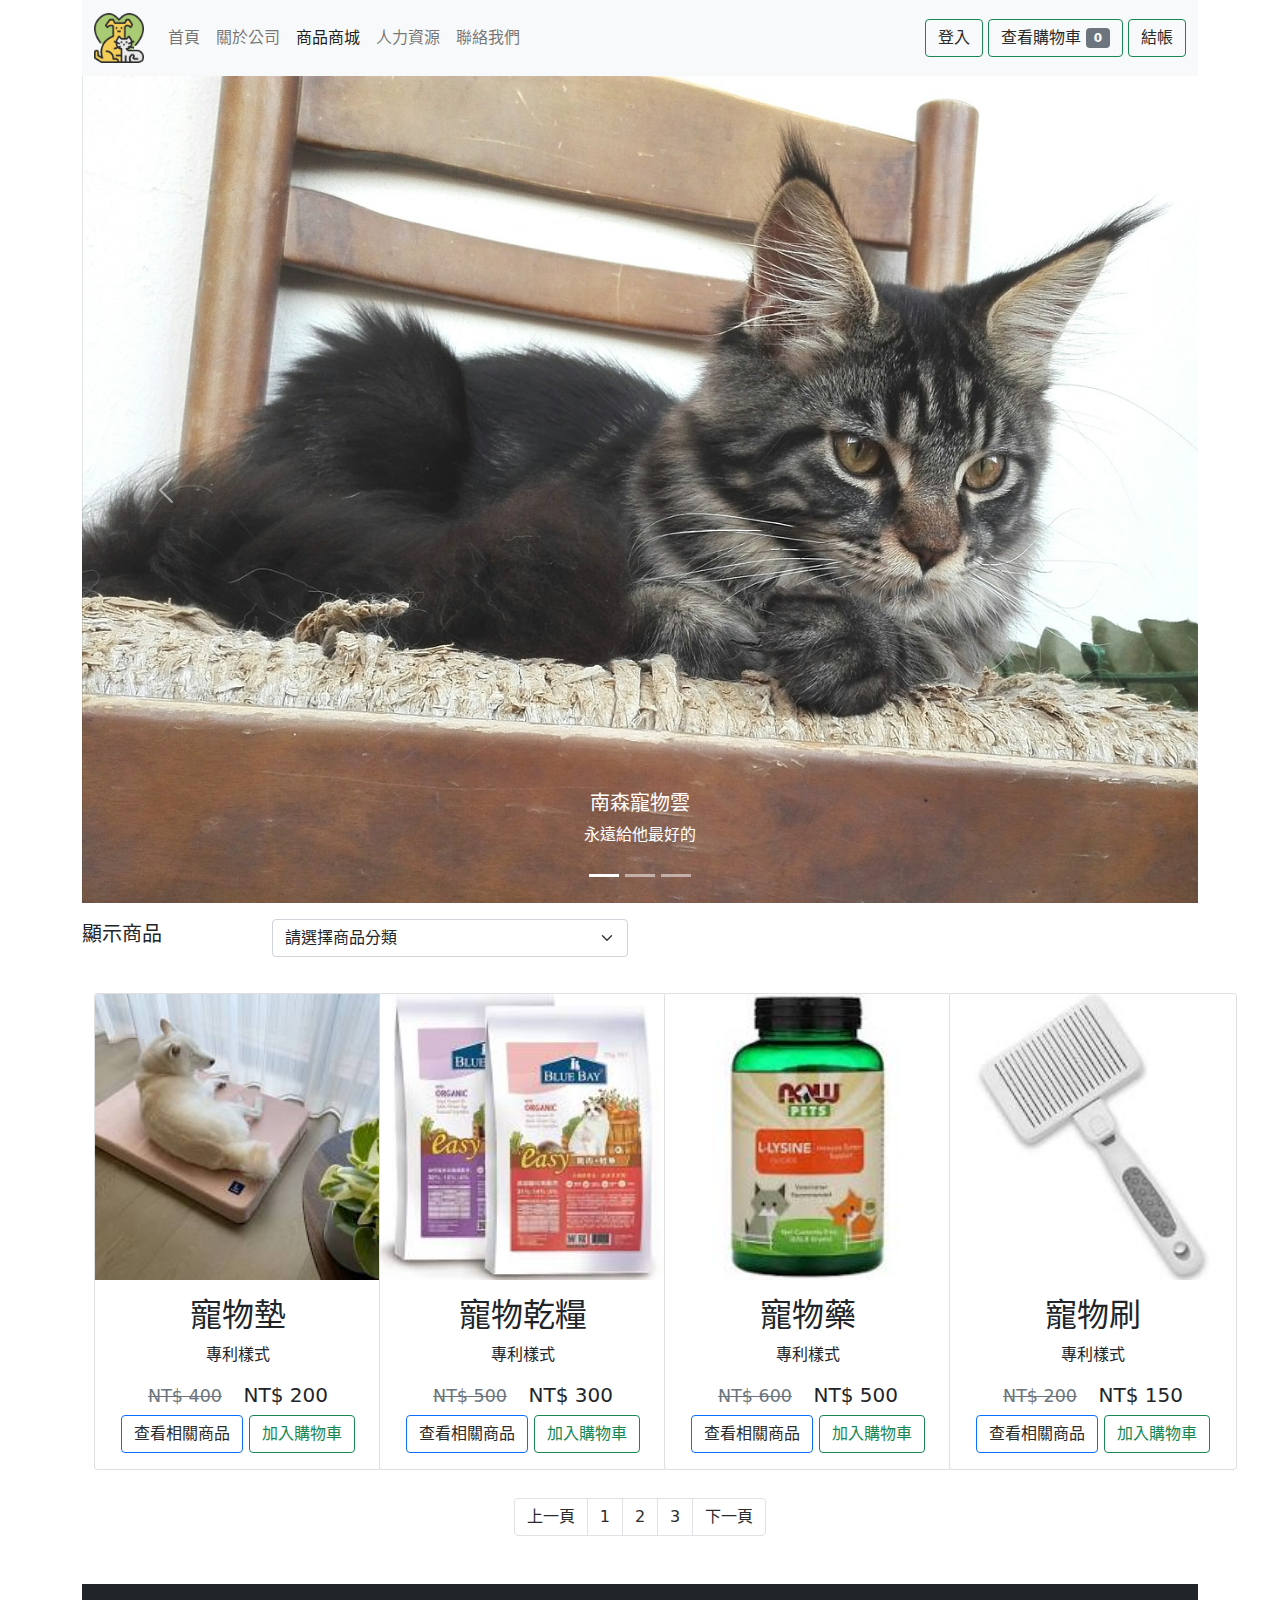
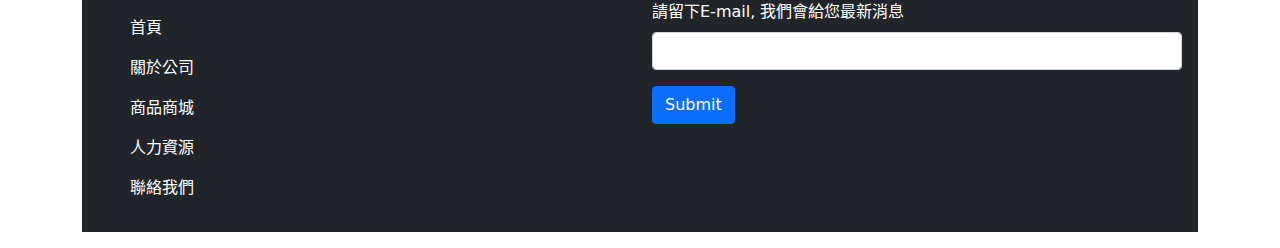
==== product.html @ 237cf823 "update4" ====
<!DOCTYPE html>
<html>
	<html lang="zh-TW">
<head>
	<meta charset="utf-8">
	<link rel="stylesheet" type="text/css" href="cart.css">
	<meta name="viewpoint" content="width=device-width,initial-scale=1">
	<link rel="stylesheet" type="text/css" href="bootstrap/css/bootstrap.min.css">
	<link rel="stylesheet" type="text/css" href="ex0528.css">
	<script type="text/javascript" src="bootstrap/js/bootstrap.min.js"></script>
	<script type="text/javascript" src="js/jquery-3.6.0.min.js"></script>
	<script type="text/javascript" src="product.js"></script>
	<!--<script type="text/javascript" src="cart.js"></script>-->
	<title>商品商城</title>
</head>
<body>
	<div class="container">
		<nav class="navbar navbar-expand-lg navbar-light bg-light">
		  <div class="container-fluid">
		    <a class="navbar-brand" href="ex0528.html"><img src="imgs/pet.png" style="width: 50px"></a>
		    <button class="navbar-toggler" type="button" data-bs-toggle="collapse" data-bs-target="#navbarNav" aria-controls="navbarNav" aria-expanded="false" aria-label="Toggle navigation">
		      <span class="navbar-toggler-icon"></span>
		    </button>
		    <div class="collapse navbar-collapse" id="navbarNav">
		      <ul class="navbar-nav">
		        <li class="nav-item">
		          <a class="nav-link" aria-current="page" href="ex0528.html">首頁</a>
		        </li>
		        <li class="nav-item">
		          <a class="nav-link" href="about.html">關於公司</a>
		        </li>
		        <li class="nav-item">
		          <a class="nav-link active" href="#">商品商城</a>
		        </li>
		        <li class="nav-item">
		          <a class="nav-link" href="humansource.html">人力資源</a>
		        </li>
		        <li class="nav-item">
		          <a class="nav-link" href="contact.html">聯絡我們</a>
		        </li>
		      </ul>
		      <div class="ms-auto">
		      	<a href="#" class="btn btn-outline-success">登入</a>
		      	<a href="cart.html" class="btn btn-outline-success">查看購物車&nbsp;<span class="badge bg-secondary mycnt">0</span></a>
		      	<a href="#" class="btn btn-outline-success">結帳</a>
		      </div>
		    </div>
		  </div>
		</nav>
	</div>

	<section class="container">
			<div id="carouselExampleCaptions" class="carousel slide" data-bs-ride="carousel">
			  <div class="carousel-indicators">
			    <button type="button" data-bs-target="#carouselExampleCaptions" data-bs-slide-to="0" class="active" aria-current="true" aria-label="Slide 1"></button>
			    <button type="button" data-bs-target="#carouselExampleCaptions" data-bs-slide-to="1" aria-label="Slide 2"></button>
			    <button type="button" data-bs-target="#carouselExampleCaptions" data-bs-slide-to="2" aria-label="Slide 3"></button>
			  </div>
			  <div class="carousel-inner">
			    <div class="carousel-item active">
			      <img src="imgs/cat1.jpg" class="d-block w-100" alt="...">
			      <div class="carousel-caption d-none d-md-block">
			        <h5>南森寵物雲</h5>
			        <p>永遠給他最好的</p>
			      </div>
			    </div>
			    <div class="carousel-item">
			      <img src="imgs/cat2.jpg" class="d-block w-100" alt="...">
			      <div class="carousel-caption d-none d-md-block">
			        <h5>溫魯</h5>
			        <p>狗是唯一愛你甚過你自己的生物</p>
			      </div>
			    </div>
			    <div class="carousel-item">
			      <img src="imgs/cat3.jpg" class="d-block w-100" alt="...">
			      <div class="carousel-caption d-none d-md-block">
			        <h5>吉姆・大衛</h5>
			        <p>《受到世俗教化的影響，所有人類都循著同樣的模式生活。只有貓兒不受拘束，有勇氣過自己想要的生活。》 </p>
			      </div>
			    </div>
			  </div>
			  <button class="carousel-control-prev" type="button" data-bs-target="#carouselExampleCaptions" data-bs-slide="prev">
			    <span class="carousel-control-prev-icon" aria-hidden="true"></span>
			    <span class="visually-hidden">Previous</span>
			  </button>
			  <button class="carousel-control-next" type="button" data-bs-target="#carouselExampleCaptions" data-bs-slide="next">
			    <span class="carousel-control-next-icon" aria-hidden="true"></span>
			    <span class="visually-hidden">Next</span>
			  </button>
			</div>	
	</section>

	<section class="container mt-3">
		<div class="row">
			<div class="col-md-2">
				<p style="font-size: 20px">顯示商品</p>
			</div>
			<div class="col-md-4">
				<select class="form-select" aria-label="Default select example">
				  <option selected>請選擇商品分類</option>
				  <option value="1">上架時間(新到舊)</option>
				  <option value="2">價格(高到低)</option>
				  <option value="3">依熱銷度</option>
				</select>
			</div>
		</div>
		<div class="row mt-3">
			<div class="col-md-3">
				<div class="card" style="width: 18rem;">
				  <img src="imgs/service1.jpg" class="card-img-top" alt="...">
				  <div class="card-body">
				  	<h2 class="card-title">寵物墊</h2>
				    <p class="card-text">專利樣式</p>
				    <h5>
				    	<small class="text-secondary me-3">
				    		<del>NT$&nbsp;400</del>
				    	</small>
				    NT$&nbsp;200</h5>
				    <a href="#" class="btn btn-outline-primary" >查看相關商品</a>
				    <button href="#" class="btn btn-outline-success mybtn" data-img="imgs/service1.jpg" data-title="寵物墊" data-price="200">加入購物車</button>
				  </div>
				</div>
			</div>
			<div class="col-md-3">
				<div class="card" style="width: 18rem;">
				  <img src="imgs/service2.jpg" class="card-img-top" alt="...">
				  <div class="card-body">
				  	<h2 class="card-title">寵物乾糧</h2>
				    <p class="card-text">專利樣式</p>
				    <h5>
				    	<small class="text-secondary me-3">
				    		<del>NT$&nbsp;500</del>
				    	</small>
				    NT$&nbsp;300</h5>
				    <a href="#" class="btn btn-outline-primary" >查看相關商品</a>
				    <button href="#" class="btn btn-outline-success mybtn" data-img="imgs/service2.jpg" data-title="寵物乾糧" data-price="300">加入購物車</button>
				  </div>
				</div>
			</div>
			<div class="col-md-3">
				<div class="card" style="width: 18rem;">
				  <img src="imgs/service3.jpg" class="card-img-top" alt="...">
				  <div class="card-body">
				  	<h2 class="card-title">寵物藥</h2>
				    <p class="card-text">專利樣式</p>
				    <h5>
				    	<small class="text-secondary me-3">
				    		<del>NT$&nbsp;600</del>
				    	</small>
				    NT$&nbsp;500</h5>
				    <a href="#" class="btn btn-outline-primary" >查看相關商品</a>
				    <button href="#" class="btn btn-outline-success mybtn" data-img="imgs/service3.jpg" data-title="寵物藥" data-price="500">加入購物車</button>
				  </div>
				</div>
			</div>
			<div class="col-md-3">
				<div class="card" style="width: 18rem;">
				  <img src="imgs/service4.jpg" class="card-img-top" alt="...">
				  <div class="card-body">
				  	<h2 class="card-title">寵物刷</h2>
				    <p class="card-text">專利樣式</p>
				    <h5>
				    	<small class="text-secondary me-3">
				    		<del>NT$&nbsp;200</del>
				    	</small>
				    NT$&nbsp;150</h5>
				    <a href="#" class="btn btn-outline-primary" >查看相關商品</a>
				    <button href="#" class="btn btn-outline-success mybtn" data-img="imgs/service4.jpg" data-title="寵物刷" data-price="150">加入購物車</button>
				  </div>
				</div>
			</div>
		</div>
	</section>
	<section class="container mt-3">
		<nav aria-label="Page navigation example">
	 	 <ul class="pagination d-flex justify-content-center">
		    <li class="page-item"><a class="page-link" href="#">上一頁</a></li>
		    <li class="page-item"><a class="page-link" href="#">1</a></li>
		    <li class="page-item"><a class="page-link" href="#">2</a></li>
		    <li class="page-item"><a class="page-link" href="#">3</a></li>
		    <li class="page-item"><a class="page-link" href="#">下一頁</a></li>
	 	 </ul>
		</nav>	
	</section>
<footer class="container">
	<div class="bg-dark mt-5 p-3 mb-3">
	<div class="row">
		<div class="col-md-6">
			<ul class="footer-menu">
				<li><a href="ex0528.html">首頁</a></li>
				<li><a href="about.tml">關於公司</a></li>
				<li><a href="product.html">商品商城</a></li>
				<li><a href="humansource.html">人力資源</a></li>
				<li><a href="contact.html">聯絡我們</a></li>
			</ul>
		</div>
		<div class="col-md-6">
		<form>
			 <div class="mb-3">
			    <label for="exampleInputEmail1" class="form-label">請留下E-mail, 我們會給您最新消息</label>
			    <input type="email" class="form-control" id="exampleInputEmail1" aria-describedby="emailHelp">
			  </div>
			  <button type="submit" class="btn btn-primary">Submit</button>
		</form>
		</div>	
	</div>
	</div>
</footer>
</body>
</html>
---- ex0528.css ----
*{
	box-sizing: border-box;
}


a,a:active,a:hover, a:link ,a:visited {
	text-decoration: none;
	color: #2b2b2b;
}


.card{
	width: 12px;
	margin:12px;
	text-align: center;
}
.card > a {
	transform: scale(1);
	transition: transform 0.4s ease-out;
}
.card > a:hover {
	transform: scale(1.02);
	box-shadow: 4px 4px 10px #999;
}

.footer-menu li{
	margin-top: 16px; 
}

.footer-menu a{
	display: block;
	list-style: none;
	margin: 0;
	padding: 0;
	color: #fff;
}

.form-label{
	color: #fff;
}


th, td{
	min-width: 200px;
}
.myDIV{
	padding: 30px;
}
#myUL li{
	position: relative;
	font-size: 18px;
	list-style: none;
	background-color: #eee;
	user-select: none;
	padding: 12px 8px 12px 40px;
}
#myUL li:nth-child(odd){
	background-color: #f9f9f9
}

#myUL li:hover{
	background-color: #d9d9d9
}
#myUL li.checked{
  background: #888;
  color: #fff;
  text-decoration: line-through;
}
#myUL li.checked::before{
  content: '';
  position: absolute;
  border-color: #fff;
  border-style: solid;
  border-width: 0 2px 2px 0;
  top: 15px;
  left: 15px;
  transform: rotate(45deg);
  height: 15px;
  width: 7px;
}
/* Style the close button */
.close {
  position: absolute;
  right: 0;
  top: 0;
  padding: 12px 16px 12px 16px;
}

.close:hover {
  background-color: #f44336;
  color: white;
}
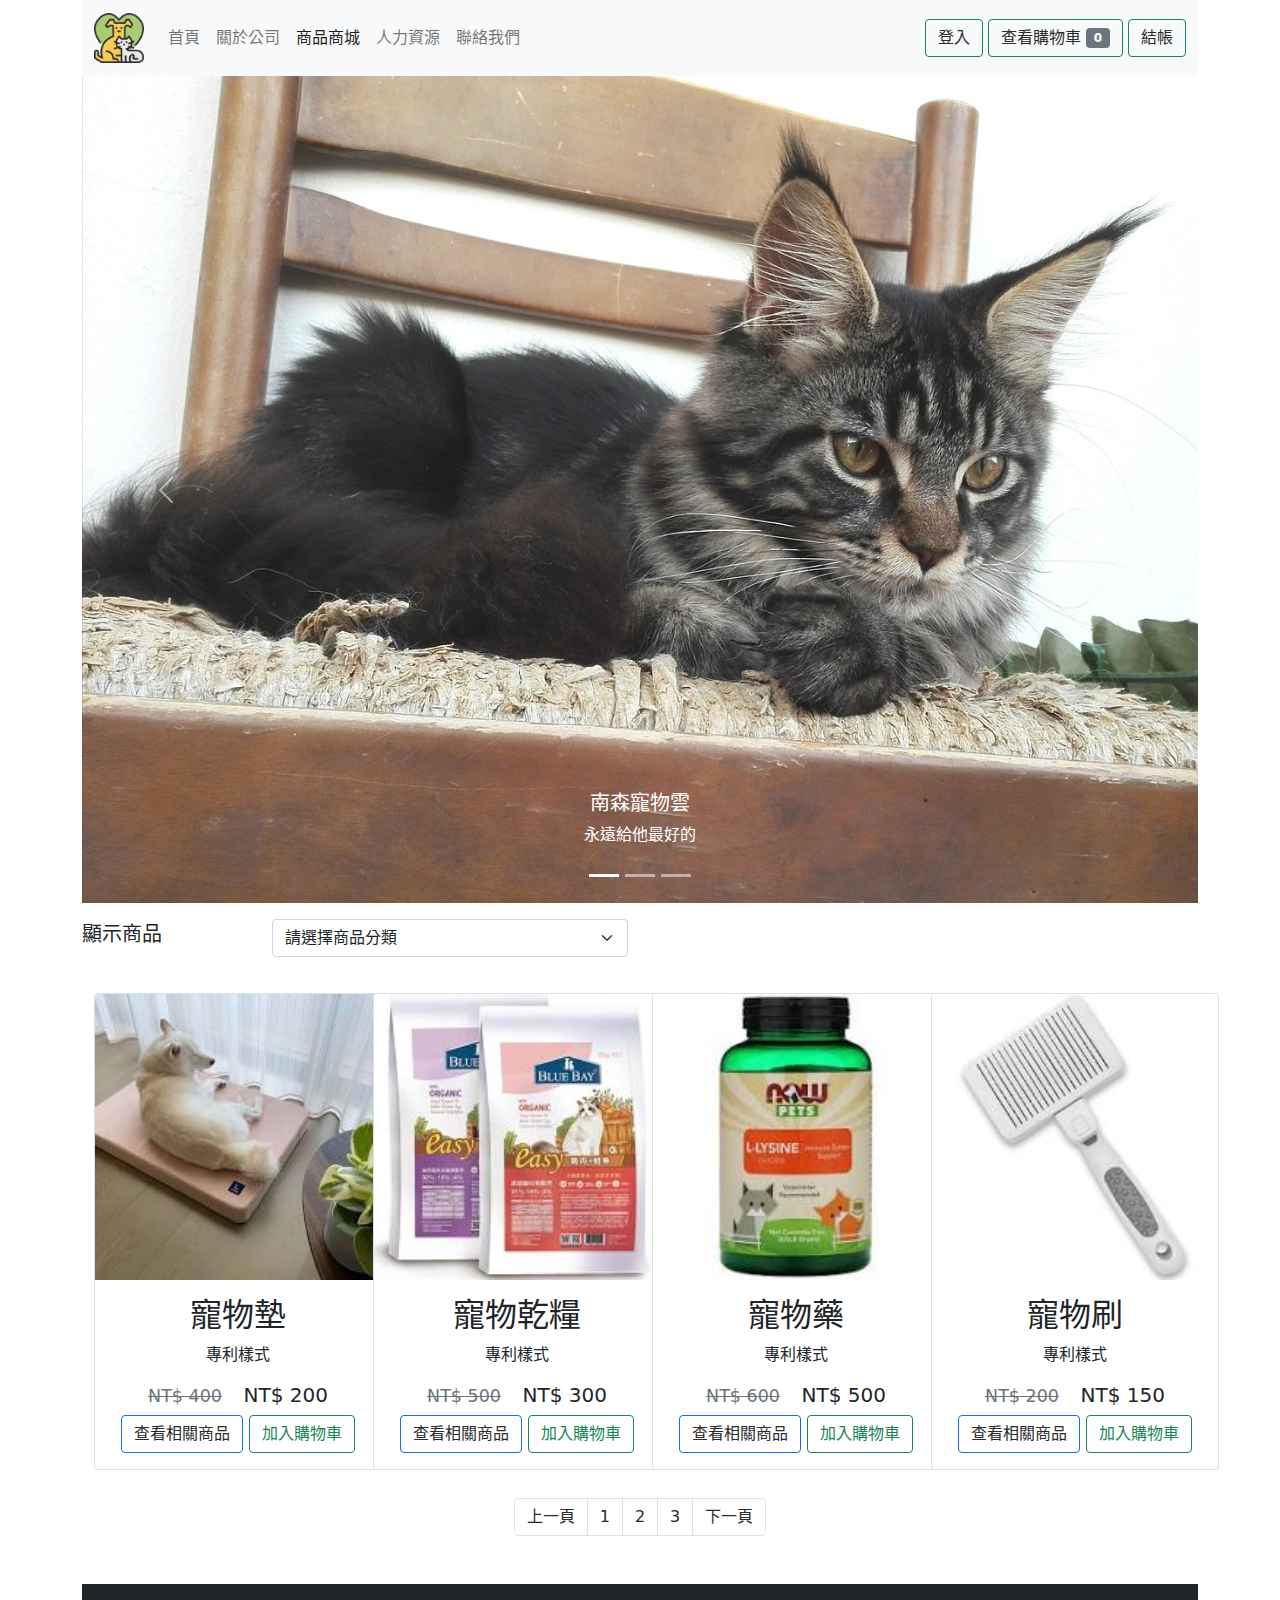
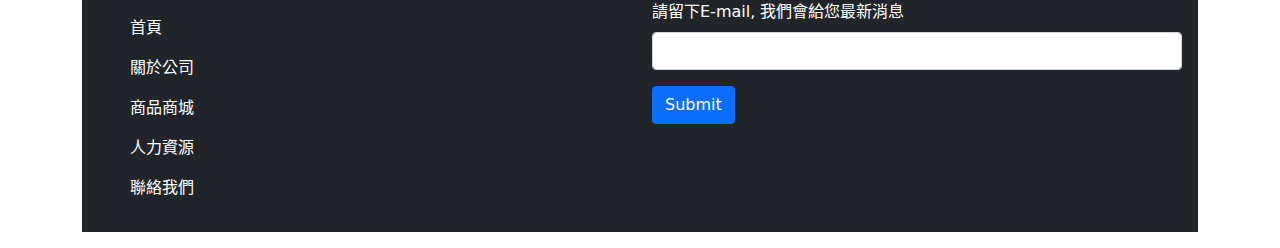
==== commit 146f9a6f: "Update product.html" ====
--- a/product.html
+++ b/product.html
@@ -17,14 +17,14 @@
 	<div class="container">
 		<nav class="navbar navbar-expand-lg navbar-light bg-light">
 		  <div class="container-fluid">
-		    <a class="navbar-brand" href="ex0528.html"><img src="imgs/pet.png" style="width: 50px"></a>
+		    <a class="navbar-brand" href="index.html"><img src="imgs/pet.png" style="width: 50px"></a>
 		    <button class="navbar-toggler" type="button" data-bs-toggle="collapse" data-bs-target="#navbarNav" aria-controls="navbarNav" aria-expanded="false" aria-label="Toggle navigation">
 		      <span class="navbar-toggler-icon"></span>
 		    </button>
 		    <div class="collapse navbar-collapse" id="navbarNav">
 		      <ul class="navbar-nav">
 		        <li class="nav-item">
-		          <a class="nav-link" aria-current="page" href="ex0528.html">首頁</a>
+		          <a class="nav-link" aria-current="page" href="index.html">首頁</a>
 		        </li>
 		        <li class="nav-item">
 		          <a class="nav-link" href="about.html">關於公司</a>
@@ -104,7 +104,7 @@
 				</select>
 			</div>
 		</div>
-		<div class="row mt-3">
+		<div class="row mt-3 col-md-12">
 			<div class="col-md-3">
 				<div class="card" style="width: 18rem;">
 				  <img src="imgs/service1.jpg" class="card-img-top" alt="...">
@@ -121,7 +121,7 @@
 				  </div>
 				</div>
 			</div>
-			<div class="col-md-3">
+			<div class="col-md-3 ">
 				<div class="card" style="width: 18rem;">
 				  <img src="imgs/service2.jpg" class="card-img-top" alt="...">
 				  <div class="card-body">
@@ -187,7 +187,7 @@
 	<div class="row">
 		<div class="col-md-6">
 			<ul class="footer-menu">
-				<li><a href="ex0528.html">首頁</a></li>
+				<li><a href="index.html">首頁</a></li>
 				<li><a href="about.tml">關於公司</a></li>
 				<li><a href="product.html">商品商城</a></li>
 				<li><a href="humansource.html">人力資源</a></li>
--- a/cart.css
+++ b/cart.css
@@ -0,0 +1,59 @@
+#customers {
+  font-family: Arial, Helvetica, sans-serif;
+  border-collapse: collapse;
+  width: 100%;
+}
+
+#customers td, #customers th {
+  border: 1px solid #ddd;
+  padding: 8px;
+}
+
+#customers tr:nth-child(even){background-color: #f2f2f2;}
+
+#customers tr:hover {background-color: #ddd;}
+
+#customers th {
+  padding-top: 12px;
+  padding-bottom: 12px;
+  text-align: left;
+  background-color: #04AA6D;
+  color: white;
+}
+
+img{
+  vertical-align: middle;
+}
+input[type="text"]{
+  width: 30px;
+  padding: 5px;
+  display: inline-block;
+  border: 1px solid #ccc;
+  border-radius: 5px
+  
+}
+a{
+  text-decoration: none;
+}
+table ,tr ,th ,td ,{
+  overflow: auto;
+}
+/*.dec{
+    padding: 5px 10px;
+    border:1px solid #333;
+    border-radius: 5px;
+
+}
+
+.inc{
+    padding: 5px 10px;
+    border:1px solid #333;
+    border-radius: 5px;
+
+}
+
+.p-action{
+    padding: 5px 10px;
+    border:1px solid #333;
+    border-radius: 5px;
+}*/--- a/ex0528.css
+++ b/ex0528.css
@@ -89,4 +89,5 @@
 .close:hover {
   background-color: #f44336;
   color: white;
-}+}
+
